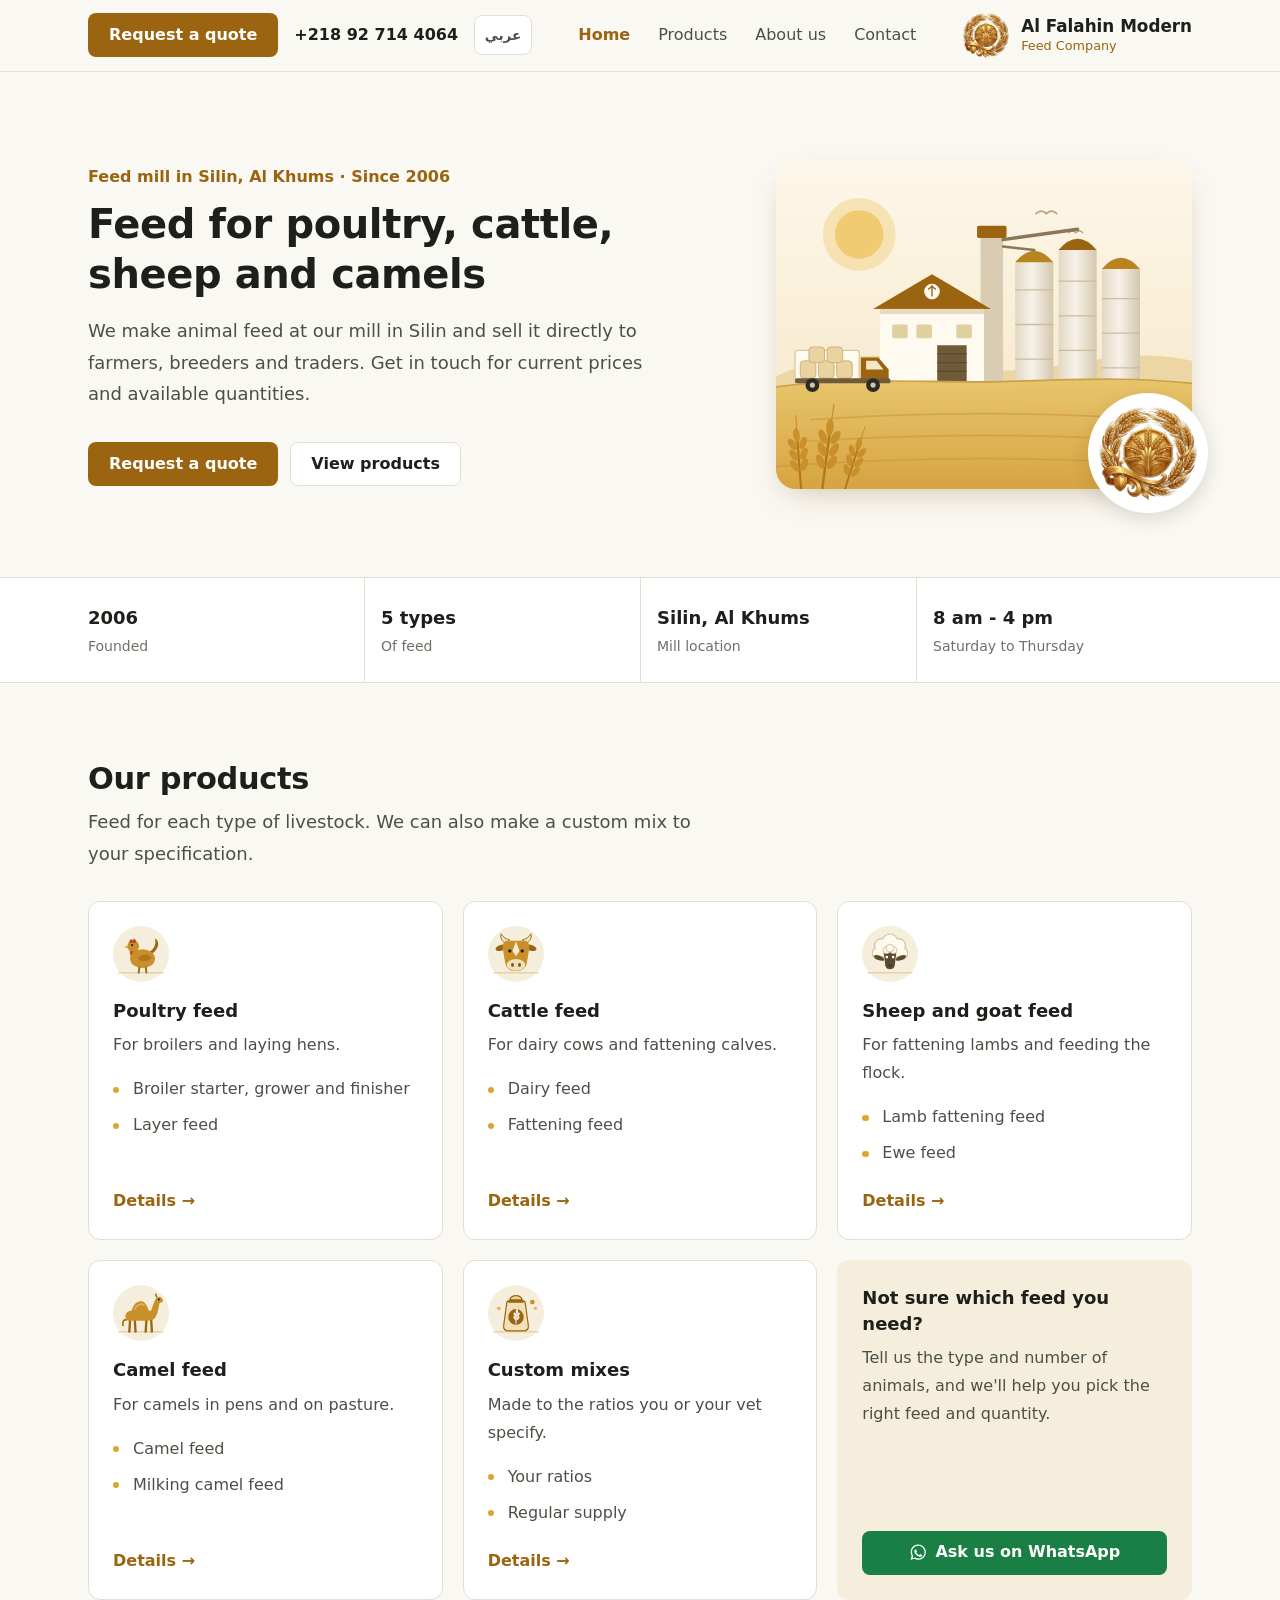
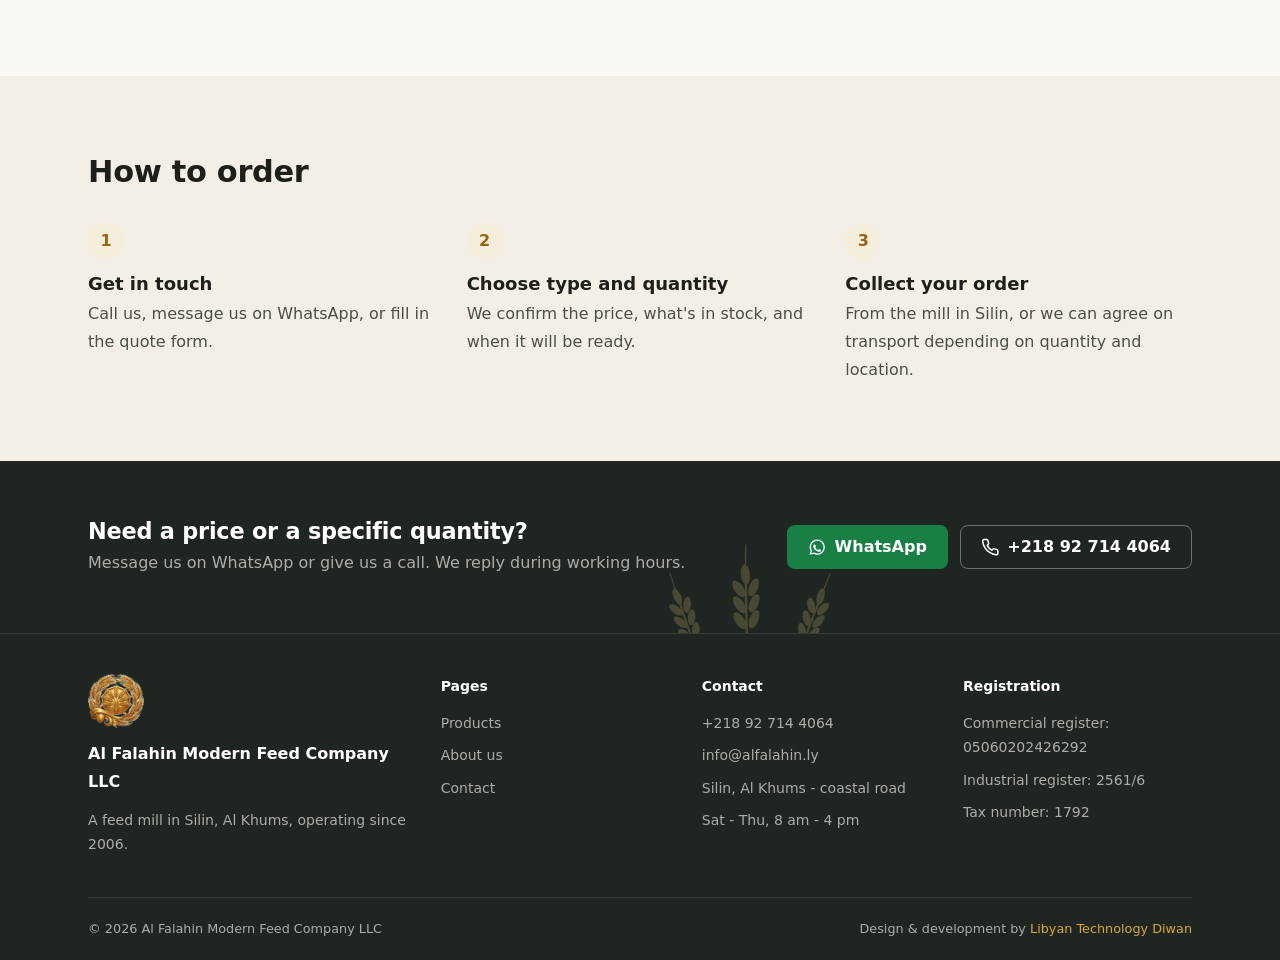
==== en/index.html @ f3422941 "إصلاح الشريط العلوي، الأيقونة، والنطاق + تجهيز السيو - تثبيت ترتيب أزرار الشريط العلوي (الشعار يمينً" ====
<!DOCTYPE html>
<html lang="en" dir="ltr">
<head>
  <meta charset="UTF-8">
  <meta name="viewport" content="width=device-width, initial-scale=1, viewport-fit=cover">
  <title>Al Falahin Modern Feed Company | Silin, Al Khums, Libya</title>
  <meta name="description" content="Feed mill in Silin, Al Khums, Libya, since 2006. Feed for poultry, cattle, sheep, goats and camels, plus custom mixes.">
  <meta name="theme-color" content="#faf8f3">
  <link rel="canonical" href="https://www.alfalahin.ly/en/">
  <link rel="alternate" hreflang="ar" href="https://www.alfalahin.ly/">
  <link rel="alternate" hreflang="en" href="https://www.alfalahin.ly/en/">
  <link rel="alternate" hreflang="x-default" href="https://www.alfalahin.ly/">
  <link rel="manifest" href="../site.webmanifest">
  <link rel="icon" href="../favicon.ico" sizes="any">
  <link rel="apple-touch-icon" href="../apple-touch-icon.png">
  <meta property="og:type" content="website">
  <meta property="og:locale" content="en_US">
  <meta property="og:url" content="https://www.alfalahin.ly/en/">
  <meta property="og:title" content="Al Falahin Modern Feed Company | Silin, Al Khums, Libya">
  <meta property="og:description" content="Feed mill in Silin, Al Khums, Libya, since 2006. Feed for poultry, cattle, sheep, goats and camels, plus custom mixes.">
  <meta property="og:image" content="https://www.alfalahin.ly/assets/img/icon-512.png">
  <link rel="stylesheet" href="../assets/css/base.css">
  <link rel="stylesheet" href="../assets/css/components.css">
  <script type="application/ld+json">
  {
    "@context": "https://schema.org",
    "@type": "LocalBusiness",
    "name": "شركة الفلاحين الحديثة لصناعة الأعلاف ذ.م.م",
    "alternateName": "Al Falahin Modern Feed Company",
    "image": "https://www.alfalahin.ly/assets/img/icon-512.png",
    "telephone": "+218927144064",
    "email": "info@alfalahin.ly",
    "url": "https://www.alfalahin.ly/en/",
    "foundingDate": "2006-11-29",
    "address": {
      "@type": "PostalAddress",
      "streetAddress": "Silin, coastal road",
      "addressLocality": "Al Khums",
      "addressCountry": "LY"
    },
    "geo": { "@type": "GeoCoordinates", "latitude": 32.638081, "longitude": 14.155843 },
    "openingHoursSpecification": {
      "@type": "OpeningHoursSpecification",
      "dayOfWeek": ["Saturday", "Sunday", "Monday", "Tuesday", "Wednesday", "Thursday"],
      "opens": "08:00",
      "closes": "16:00"
    }
  }
  </script>
</head>

<body>
  <a class="skip-link" href="#main">Skip to content</a>

  <header class="header">
    <div class="container header__inner">
      <a class="brand" href="index.html" aria-label="Al Falahin Modern Feed Company - home">
        <img class="brand__mark" src="../assets/img/logo-128.png" alt="" width="128" height="123">
        <span class="brand__text">
          <span class="brand__name">Al Falahin Modern</span>
          <span class="brand__sub">Feed Company</span>
        </span>
      </a>

      <nav class="nav" aria-label="Main menu">
        <ul class="nav__list">
          <li><a class="nav__link" href="index.html" aria-current="page">Home</a></li>
          <li><a class="nav__link" href="products.html">Products</a></li>
          <li><a class="nav__link" href="about.html">About us</a></li>
          <li><a class="nav__link" href="contact.html">Contact</a></li>
        </ul>
      </nav>

      <div class="header__actions">
        <a class="lang-link" href="../index.html" hreflang="ar" lang="ar" title="العربية">عربي</a>
        <a class="header__phone num" href="tel:+218927144064">+218 92 714 4064</a>
        <a class="btn btn--primary" href="contact.html">Request a quote</a>
        <a class="icon-btn" href="tel:+218927144064" aria-label="Call us"><svg viewBox="0 0 24 24" fill="none" stroke="currentColor" stroke-width="2" stroke-linecap="round" stroke-linejoin="round" aria-hidden="true"><path d="M22 16.92v3a2 2 0 0 1-2.18 2 19.79 19.79 0 0 1-8.63-3.07 19.5 19.5 0 0 1-6-6 19.79 19.79 0 0 1-3.07-8.67A2 2 0 0 1 4.11 2h3a2 2 0 0 1 2 1.72 12.84 12.84 0 0 0 .7 2.81 2 2 0 0 1-.45 2.11L8.09 9.91a16 16 0 0 0 6 6l1.27-1.27a2 2 0 0 1 2.11-.45 12.84 12.84 0 0 0 2.81.7A2 2 0 0 1 22 16.92z"/></svg></a>
        <a class="icon-btn icon-btn--wa" href="https://wa.me/218927144064" target="_blank" rel="noopener" aria-label="Message us on WhatsApp"><svg viewBox="0 0 24 24" fill="currentColor" aria-hidden="true"><path d="M12.04 2c-5.46 0-9.91 4.45-9.91 9.91 0 1.75.46 3.45 1.32 4.95L2.05 22l5.25-1.38c1.45.79 3.08 1.21 4.74 1.21 5.46 0 9.91-4.45 9.91-9.91 0-2.65-1.03-5.14-2.9-7.01A9.82 9.82 0 0 0 12.04 2zm.01 1.67c2.2 0 4.26.86 5.82 2.42a8.18 8.18 0 0 1 2.41 5.82c0 4.54-3.7 8.24-8.24 8.24-1.42 0-2.82-.37-4.06-1.07l-.29-.16-3.12.82.83-3.04-.19-.3a8.18 8.18 0 0 1-1.26-4.49c0-4.54 3.7-8.24 8.24-8.24zm4.52 11.66c-.25-.13-1.47-.72-1.7-.81-.23-.08-.39-.13-.56.13-.17.25-.64.81-.79.97-.14.17-.29.19-.54.06-.25-.13-1.06-.39-2.02-1.25-.75-.67-1.25-1.5-1.4-1.75-.14-.25-.02-.39.11-.51.11-.11.25-.29.38-.44.13-.14.17-.25.25-.42.08-.17.04-.31-.02-.44-.06-.13-.56-1.35-.77-1.85-.2-.49-.41-.42-.56-.43h-.48c-.17 0-.44.06-.67.31-.23.25-.88.86-.88 2.1s.9 2.44 1.03 2.61c.13.17 1.77 2.7 4.28 3.79.6.26 1.07.41 1.43.53.6.19 1.15.16 1.58.1.48-.07 1.47-.6 1.68-1.18.21-.58.21-1.07.15-1.18-.06-.1-.23-.16-.48-.28z"/></svg></a>
      </div>
    </div>
  </header>

  <main id="main">

    <section class="hero">
      <div class="container hero__inner">
        <div>
          <p class="hero__kicker">Feed mill in Silin, Al Khums · Since 2006</p>
          <h1>Feed for poultry, cattle, sheep and camels</h1>
          <p class="hero__desc">We make animal feed at our mill in Silin and sell it directly to farmers, breeders and traders. Get in touch for current prices and available quantities.</p>
          <div class="btn-group">
            <a class="btn btn--primary" href="contact.html">Request a quote</a>
            <a class="btn btn--outline" href="products.html">View products</a>
          </div>
        </div>
        <div class="hero__art">
          <img src="../assets/img/hero-mill.svg" alt="" width="480" height="380">
          <div class="hero__badge">
            <img src="../assets/img/logo-480.png" alt="Al Falahin Modern Feed Company logo" width="480" height="459">
          </div>
        </div>
      </div>
    </section>

    <section class="facts" aria-label="Key facts">
      <div class="container">
        <ul class="facts__list">
          <li class="facts__item"><div class="facts__value">2006</div><div class="facts__label">Founded</div></li>
          <li class="facts__item"><div class="facts__value">5 types</div><div class="facts__label">Of feed</div></li>
          <li class="facts__item"><div class="facts__value">Silin, Al Khums</div><div class="facts__label">Mill location</div></li>
          <li class="facts__item"><div class="facts__value">8 am - 4 pm</div><div class="facts__label">Saturday to Thursday</div></li>
        </ul>
      </div>
    </section>

    <section class="section">
      <div class="container">
        <div class="section-head">
          <h2>Our products</h2>
          <p>Feed for each type of livestock. We can also make a custom mix to your specification.</p>
        </div>
        <div class="cards">
          <article class="card">
            <img class="card__icon" src="../assets/img/icon-poultry.svg" alt="" width="72" height="72" loading="lazy">
            <h3>Poultry feed</h3>
            <p>For broilers and laying hens.</p>
            <ul class="ticks">
              <li>Broiler starter, grower and finisher</li>
              <li>Layer feed</li>
            </ul>
            <a class="link-arrow" href="products.html#poultry">Details →</a>
          </article>
          <article class="card">
            <img class="card__icon" src="../assets/img/icon-cattle.svg" alt="" width="72" height="72" loading="lazy">
            <h3>Cattle feed</h3>
            <p>For dairy cows and fattening calves.</p>
            <ul class="ticks">
              <li>Dairy feed</li>
              <li>Fattening feed</li>
            </ul>
            <a class="link-arrow" href="products.html#cattle">Details →</a>
          </article>
          <article class="card">
            <img class="card__icon" src="../assets/img/icon-sheep.svg" alt="" width="72" height="72" loading="lazy">
            <h3>Sheep and goat feed</h3>
            <p>For fattening lambs and feeding the flock.</p>
            <ul class="ticks">
              <li>Lamb fattening feed</li>
              <li>Ewe feed</li>
            </ul>
            <a class="link-arrow" href="products.html#sheep">Details →</a>
          </article>
          <article class="card">
            <img class="card__icon" src="../assets/img/icon-camel.svg" alt="" width="72" height="72" loading="lazy">
            <h3>Camel feed</h3>
            <p>For camels in pens and on pasture.</p>
            <ul class="ticks">
              <li>Camel feed</li>
              <li>Milking camel feed</li>
            </ul>
            <a class="link-arrow" href="products.html#camel">Details →</a>
          </article>
          <article class="card">
            <img class="card__icon" src="../assets/img/icon-custom.svg" alt="" width="72" height="72" loading="lazy">
            <h3>Custom mixes</h3>
            <p>Made to the ratios you or your vet specify.</p>
            <ul class="ticks">
              <li>Your ratios</li>
              <li>Regular supply</li>
            </ul>
            <a class="link-arrow" href="products.html#custom">Details →</a>
          </article>
          <article class="card" style="background: var(--gold-soft); border-color: transparent;">
            <h3>Not sure which feed you need?</h3>
            <p>Tell us the type and number of animals, and we'll help you pick the right feed and quantity.</p>
            <a class="btn btn--wa" style="margin-top: auto;" href="https://wa.me/218927144064?text=Hello%2C%20I%20need%20help%20choosing%20the%20right%20feed" target="_blank" rel="noopener"><svg viewBox="0 0 24 24" fill="currentColor" aria-hidden="true"><path d="M12.04 2c-5.46 0-9.91 4.45-9.91 9.91 0 1.75.46 3.45 1.32 4.95L2.05 22l5.25-1.38c1.45.79 3.08 1.21 4.74 1.21 5.46 0 9.91-4.45 9.91-9.91 0-2.65-1.03-5.14-2.9-7.01A9.82 9.82 0 0 0 12.04 2zm.01 1.67c2.2 0 4.26.86 5.82 2.42a8.18 8.18 0 0 1 2.41 5.82c0 4.54-3.7 8.24-8.24 8.24-1.42 0-2.82-.37-4.06-1.07l-.29-.16-3.12.82.83-3.04-.19-.3a8.18 8.18 0 0 1-1.26-4.49c0-4.54 3.7-8.24 8.24-8.24zm4.52 11.66c-.25-.13-1.47-.72-1.7-.81-.23-.08-.39-.13-.56.13-.17.25-.64.81-.79.97-.14.17-.29.19-.54.06-.25-.13-1.06-.39-2.02-1.25-.75-.67-1.25-1.5-1.4-1.75-.14-.25-.02-.39.11-.51.11-.11.25-.29.38-.44.13-.14.17-.25.25-.42.08-.17.04-.31-.02-.44-.06-.13-.56-1.35-.77-1.85-.2-.49-.41-.42-.56-.43h-.48c-.17 0-.44.06-.67.31-.23.25-.88.86-.88 2.1s.9 2.44 1.03 2.61c.13.17 1.77 2.7 4.28 3.79.6.26 1.07.41 1.43.53.6.19 1.15.16 1.58.1.48-.07 1.47-.6 1.68-1.18.21-.58.21-1.07.15-1.18-.06-.1-.23-.16-.48-.28z"/></svg><span>Ask us on WhatsApp</span></a>
          </article>
        </div>
      </div>
    </section>

    <section class="section section--sand">
      <div class="container">
        <div class="section-head">
          <h2>How to order</h2>
        </div>
        <ol class="steps">
          <li class="step">
            <h3>Get in touch</h3>
            <p>Call us, message us on WhatsApp, or fill in the quote form.</p>
          </li>
          <li class="step">
            <h3>Choose type and quantity</h3>
            <p>We confirm the price, what's in stock, and when it will be ready.</p>
          </li>
          <li class="step">
            <h3>Collect your order</h3>
            <p>From the mill in Silin, or we can agree on transport depending on quantity and location.</p>
          </li>
        </ol>
      </div>
    </section>

    <section class="cta">
      <div class="container cta__inner">
        <div>
          <h2>Need a price or a specific quantity?</h2>
          <p>Message us on WhatsApp or give us a call. We reply during working hours.</p>
        </div>
        <div class="btn-group">
          <a class="btn btn--wa" href="https://wa.me/218927144064" target="_blank" rel="noopener"><svg viewBox="0 0 24 24" fill="currentColor" aria-hidden="true"><path d="M12.04 2c-5.46 0-9.91 4.45-9.91 9.91 0 1.75.46 3.45 1.32 4.95L2.05 22l5.25-1.38c1.45.79 3.08 1.21 4.74 1.21 5.46 0 9.91-4.45 9.91-9.91 0-2.65-1.03-5.14-2.9-7.01A9.82 9.82 0 0 0 12.04 2zm.01 1.67c2.2 0 4.26.86 5.82 2.42a8.18 8.18 0 0 1 2.41 5.82c0 4.54-3.7 8.24-8.24 8.24-1.42 0-2.82-.37-4.06-1.07l-.29-.16-3.12.82.83-3.04-.19-.3a8.18 8.18 0 0 1-1.26-4.49c0-4.54 3.7-8.24 8.24-8.24zm4.52 11.66c-.25-.13-1.47-.72-1.7-.81-.23-.08-.39-.13-.56.13-.17.25-.64.81-.79.97-.14.17-.29.19-.54.06-.25-.13-1.06-.39-2.02-1.25-.75-.67-1.25-1.5-1.4-1.75-.14-.25-.02-.39.11-.51.11-.11.25-.29.38-.44.13-.14.17-.25.25-.42.08-.17.04-.31-.02-.44-.06-.13-.56-1.35-.77-1.85-.2-.49-.41-.42-.56-.43h-.48c-.17 0-.44.06-.67.31-.23.25-.88.86-.88 2.1s.9 2.44 1.03 2.61c.13.17 1.77 2.7 4.28 3.79.6.26 1.07.41 1.43.53.6.19 1.15.16 1.58.1.48-.07 1.47-.6 1.68-1.18.21-.58.21-1.07.15-1.18-.06-.1-.23-.16-.48-.28z"/></svg><span>WhatsApp</span></a>
          <a class="btn btn--on-dark" href="tel:+218927144064"><svg viewBox="0 0 24 24" fill="none" stroke="currentColor" stroke-width="2" stroke-linecap="round" stroke-linejoin="round" aria-hidden="true"><path d="M22 16.92v3a2 2 0 0 1-2.18 2 19.79 19.79 0 0 1-8.63-3.07 19.5 19.5 0 0 1-6-6 19.79 19.79 0 0 1-3.07-8.67A2 2 0 0 1 4.11 2h3a2 2 0 0 1 2 1.72 12.84 12.84 0 0 0 .7 2.81 2 2 0 0 1-.45 2.11L8.09 9.91a16 16 0 0 0 6 6l1.27-1.27a2 2 0 0 1 2.11-.45 12.84 12.84 0 0 0 2.81.7A2 2 0 0 1 22 16.92z"/></svg><span class="num">+218 92 714 4064</span></a>
        </div>
      </div>
    </section>
  </main>

  <footer class="footer">
    <div class="container">
      <div class="footer__grid">
        <div>
          <div class="footer__brand">
            <img src="../assets/img/logo-128.png" alt="" width="128" height="123" loading="lazy">
            <span class="footer__name">Al Falahin Modern Feed Company LLC</span>
          </div>
          <p>A feed mill in Silin, Al Khums, operating since 2006.</p>
        </div>

        <div>
          <div class="footer__title">Pages</div>
          <div class="footer__links">
            <a href="products.html">Products</a>
            <a href="about.html">About us</a>
            <a href="contact.html">Contact</a>
          </div>
        </div>

        <div>
          <div class="footer__title">Contact</div>
          <div class="footer__links">
            <a class="num" href="tel:+218927144064">+218 92 714 4064</a>
            <a href="mailto:info@alfalahin.ly">info@alfalahin.ly</a>
            <a href="https://maps.app.goo.gl/Mk593WjEitY1s3hG9" target="_blank" rel="noopener">Silin, Al Khums - coastal road</a>
            <span>Sat - Thu, 8 am - 4 pm</span>
          </div>
        </div>

        <div>
          <div class="footer__title">Registration</div>
          <div class="footer__links">
            <span>Commercial register: <span class="num">05060202426292</span></span>
            <span>Industrial register: <span class="num">2561/6</span></span>
            <span>Tax number: <span class="num">1792</span></span>
          </div>
        </div>
      </div>

      <div class="footer__bottom">
        <p>© 2026 Al Falahin Modern Feed Company LLC</p>
        <p>Design &amp; development by <a href="https://yosef.ly" target="_blank" rel="noopener">Libyan Technology Diwan</a></p>
      </div>
    </div>
  </footer>

  <nav class="tabbar" aria-label="Mobile navigation">
    <div class="tabbar__inner">
      <a class="tab" href="index.html" aria-current="page">
        <svg viewBox="0 0 24 24" fill="none" stroke="currentColor" stroke-linecap="round" stroke-linejoin="round" aria-hidden="true"><path d="M3 10.5 12 3l9 7.5"/><path d="M5.5 9.5V20a1 1 0 0 0 1 1H10v-6h4v6h3.5a1 1 0 0 0 1-1V9.5"/></svg>
        <span>Home</span>
      </a>
      <a class="tab" href="products.html">
        <svg viewBox="0 0 24 24" fill="none" stroke="currentColor" stroke-linecap="round" stroke-linejoin="round" aria-hidden="true"><path d="M21 16V8a2 2 0 0 0-1-1.73l-7-4a2 2 0 0 0-2 0l-7 4A2 2 0 0 0 3 8v8a2 2 0 0 0 1 1.73l7 4a2 2 0 0 0 2 0l7-4A2 2 0 0 0 21 16z"/><path d="M3.27 6.96 12 12.01l8.73-5.05M12 22.08V12"/></svg>
        <span>Products</span>
      </a>
      <a class="tab" href="about.html">
        <svg viewBox="0 0 24 24" fill="none" stroke="currentColor" stroke-linecap="round" stroke-linejoin="round" aria-hidden="true"><circle cx="12" cy="12" r="10"/><path d="M12 16v-4M12 8h.01"/></svg>
        <span>About</span>
      </a>
      <a class="tab" href="contact.html">
        <svg viewBox="0 0 24 24" fill="none" stroke="currentColor" stroke-linecap="round" stroke-linejoin="round" aria-hidden="true"><path d="M21 12a8.5 8.5 0 0 1-12.3 7.6L3.5 21l1.4-5A8.5 8.5 0 1 1 21 12z"/></svg>
        <span>Contact</span>
      </a>
    </div>
  </nav>

</body>
</html>
---- assets/css/base.css ----
@charset "UTF-8";
@import url("fonts.css");

/* ==========================================================================
   شركة الفلاحين الحديثة لصناعة الأعلاف — الأساسيات
   ========================================================================== */

:root {
  color-scheme: light;

  /* الألوان: ذهبي القمح من الشعار + فحمي دافئ للنص */
  --gold: #9a6410;          /* الأزرار والروابط (تباين كافٍ مع الأبيض) */
  --gold-hover: #7f520c;
  --gold-bright: #d9a632;   /* على الخلفيات الداكنة فقط */
  --gold-soft: #f6eedc;

  --ink: #1c1f1a;
  --ink-soft: #4b5047;
  --ink-muted: #6d7168;

  --bg: #faf8f3;
  --surface: #ffffff;
  --sand: #f3efe6;
  --line: #e4dfd3;

  --dark: #1f2621;
  --on-dark: #e9e6de;
  --on-dark-soft: rgba(233, 230, 222, 0.7);
  --line-dark: rgba(255, 255, 255, 0.1);

  --wa: #1a7f45;
  --wa-hover: #146838;

  /* الخطوط: GE SS Two للعناوين (نفس خط ورق المراسلات) و IBM Plex للنص */
  --font-head: "GE SS Two", "IBM Plex Sans Arabic", system-ui, sans-serif;
  --font-body: "IBM Plex Sans Arabic", system-ui, -apple-system, "Segoe UI", sans-serif;

  --sp-1: 0.25rem;
  --sp-2: 0.5rem;
  --sp-3: 0.75rem;
  --sp-4: 1rem;
  --sp-5: 1.25rem;
  --sp-6: 1.5rem;
  --sp-8: 2rem;
  --sp-10: 2.5rem;
  --sp-12: 3rem;

  --step--1: 0.875rem;
  --step-0: 1rem;
  --step-1: 1.125rem;
  --step-2: clamp(1.25rem, 1.15rem + 0.4vw, 1.4rem);
  --step-3: clamp(1.5rem, 1.3rem + 0.9vw, 1.9rem);
  --step-4: clamp(1.75rem, 1.4rem + 1.6vw, 2.5rem);

  --container-max: 72rem;
  --header-h: 4.5rem;
  --tabbar-h: 4rem;
  --radius: 0.5rem;
  --radius-lg: 0.75rem;

  --shadow: 0 1px 2px rgba(28, 31, 26, 0.06), 0 2px 8px rgba(28, 31, 26, 0.04);
}

*, *::before, *::after {
  box-sizing: border-box;
  margin: 0;
  padding: 0;
}

html {
  -webkit-text-size-adjust: 100%;
  scroll-behavior: smooth;
  scroll-padding-top: calc(var(--header-h) + 1rem);
}

body {
  font-family: var(--font-body);
  font-size: var(--step-0);
  line-height: 1.75;
  color: var(--ink);
  background: var(--bg);
  -webkit-font-smoothing: antialiased;
  overflow-x: hidden;
}

img, svg {
  display: block;
  max-width: 100%;
  height: auto;
}

input, button, textarea, select {
  font: inherit;
  color: inherit;
}

button {
  background: none;
  border: 0;
  cursor: pointer;
}

a {
  color: inherit;
  text-decoration: none;
}

ul, ol {
  list-style: none;
}

h1, h2, h3, h4 {
  font-family: var(--font-head);
  font-weight: 700;
  line-height: 1.4;
  color: var(--ink);
}

h1 { font-size: var(--step-4); }
h2 { font-size: var(--step-3); }
h3 { font-size: var(--step-1); }

p {
  color: var(--ink-soft);
}

/* النسخة الإنجليزية: IBM Plex بدل GE SS Two لأن حروفه اللاتينية أوضح */
html[lang="en"] {
  --font-head: var(--font-body);
}

html[lang="en"] h1,
html[lang="en"] h2 {
  line-height: 1.25;
  letter-spacing: -0.01em;
}

:focus-visible {
  outline: 2px solid var(--gold);
  outline-offset: 2px;
}

.container {
  width: 100%;
  max-width: var(--container-max);
  margin-inline: auto;
  padding-inline: var(--sp-6);
}

.container--narrow {
  max-width: 48rem;
}

.skip-link {
  position: absolute;
  top: -10rem;
  right: var(--sp-4);
  z-index: 999;
  background: var(--ink);
  color: #fff;
  padding: var(--sp-2) var(--sp-4);
  border-radius: var(--radius);
}

.skip-link:focus {
  top: var(--sp-4);
}

/* ------------------------------------------------------------ الأقسام */
.section {
  padding-block: clamp(3rem, 6vw, 5rem);
}

.section--sand {
  background: var(--sand);
}

.section-head {
  max-width: 40rem;
  margin-bottom: var(--sp-8);
}

.section-head p {
  margin-top: var(--sp-2);
  font-size: var(--step-1);
}

@media (max-width: 640px) {
  .container {
    padding-inline: var(--sp-4);
  }
}
---- assets/css/components.css ----
@charset "UTF-8";

/* ==========================================================================
   شركة الفلاحين الحديثة لصناعة الأعلاف — المكونات
   ========================================================================== */

/* ------------------------------------------------------------- الترويسة */
.header {
  position: sticky;
  top: 0;
  z-index: 50;
  height: var(--header-h);
  display: flex;
  align-items: center;
  background: rgba(250, 248, 243, 0.96);
  border-bottom: 1px solid var(--line);
}

.header__inner {
  display: flex;
  align-items: center;
  justify-content: space-between;
  gap: var(--sp-6);
}

/* يبقى ترتيب الشريط العلوي ثابتاً (الشعار يمينًا) في العربية والإنجليزية معاً، دون انعكاس */
html[dir="ltr"] .header__inner {
  flex-direction: row-reverse;
}

html[dir="ltr"] .header__actions {
  flex-direction: row-reverse;
}

.brand {
  display: inline-flex;
  align-items: center;
  gap: var(--sp-3);
  flex-shrink: 0;
}

.brand__mark {
  width: 2.9rem;
  height: auto;
}

.brand__text {
  display: flex;
  flex-direction: column;
  font-family: var(--font-head);
  line-height: 1.3;
}

.brand__name {
  font-size: 1.05rem;
  font-weight: 700;
  color: var(--ink);
}

.brand__sub {
  font-size: 0.8rem;
  font-weight: 500;
  color: var(--gold);
}

.nav__list {
  display: flex;
  align-items: center;
  gap: var(--sp-1);
}

.nav__link {
  display: block;
  padding: var(--sp-2) var(--sp-3);
  font-weight: 500;
  color: var(--ink-soft);
  border-radius: var(--radius);
}

.nav__link:hover {
  color: var(--ink);
  background: var(--sand);
}

.nav__link[aria-current="page"] {
  color: var(--gold);
  font-weight: 600;
}

.header__actions {
  display: flex;
  align-items: center;
  gap: var(--sp-4);
}

.lang-link {
  display: inline-flex;
  align-items: center;
  justify-content: center;
  min-width: 2.5rem;
  height: 2.5rem;
  padding-inline: 0.6rem;
  border: 1px solid var(--line);
  border-radius: var(--radius);
  background: var(--surface);
  font-family: var(--font-body);
  font-size: 0.85rem;
  font-weight: 600;
  color: var(--ink-soft);
}

.lang-link:hover {
  color: var(--gold);
  border-color: var(--gold);
}

.header__phone {
  font-weight: 600;
  color: var(--ink);
  white-space: nowrap;
}

.header__phone:hover {
  color: var(--gold);
}

.icon-btn {
  display: none;
  width: 2.5rem;
  height: 2.5rem;
  align-items: center;
  justify-content: center;
  border-radius: var(--radius);
  border: 1px solid var(--line);
  background: var(--surface);
  color: var(--ink);
}

.icon-btn svg {
  width: 1.2rem;
  height: 1.2rem;
}

.icon-btn--wa {
  color: var(--wa);
}

/* --------------------------------------------------------------- الأزرار */
.btn {
  display: inline-flex;
  align-items: center;
  justify-content: center;
  gap: var(--sp-2);
  min-height: 2.75rem;
  padding: 0.6rem 1.25rem;
  font-weight: 600;
  line-height: 1.3;
  border: 1px solid transparent;
  border-radius: var(--radius);
  cursor: pointer;
  white-space: nowrap;
  transition: background-color 0.15s, border-color 0.15s, color 0.15s;
}

.btn svg {
  width: 1.15rem;
  height: 1.15rem;
  flex-shrink: 0;
}

.btn--primary {
  background: var(--gold);
  color: #fff;
}

.btn--primary:hover {
  background: var(--gold-hover);
}

.btn--outline {
  background: var(--surface);
  color: var(--ink);
  border-color: var(--line);
}

.btn--outline:hover {
  border-color: var(--ink-muted);
}

.btn--wa {
  background: var(--wa);
  color: #fff;
}

.btn--wa:hover {
  background: var(--wa-hover);
}

.btn--on-dark {
  background: transparent;
  color: #fff;
  border-color: rgba(255, 255, 255, 0.35);
}

.btn--on-dark:hover {
  border-color: #fff;
}

.btn--block {
  width: 100%;
}

.btn-group {
  display: flex;
  flex-wrap: wrap;
  gap: var(--sp-3);
}

.link-arrow {
  font-weight: 600;
  color: var(--gold);
}

.link-arrow:hover {
  color: var(--gold-hover);
  text-decoration: underline;
}

/* ------------------------------------------------------ الواجهة الرئيسية */
.hero {
  padding-block: clamp(3rem, 7vw, 5.5rem);
  border-bottom: 1px solid var(--line);
}

.hero__inner {
  display: grid;
  grid-template-columns: 1.2fr 0.8fr;
  align-items: center;
  gap: clamp(2rem, 5vw, 4rem);
}

.hero__kicker {
  font-weight: 600;
  color: var(--gold);
  margin-bottom: var(--sp-2);
}

.hero h1 {
  margin-bottom: var(--sp-4);
}

.hero__desc {
  font-size: var(--step-1);
  max-width: 36rem;
  margin-bottom: var(--sp-8);
}

.hero__art {
  position: relative;
}

.hero__art > img {
  width: 100%;
  border-radius: 1.25rem;
  box-shadow: 0 12px 32px -12px rgba(122, 82, 12, 0.35);
}

.hero__badge {
  position: absolute;
  inset-inline-end: -1rem;
  bottom: -1.5rem;
  width: 7.5rem;
  height: 7.5rem;
  padding: 0.7rem;
  border-radius: 50%;
  background: var(--surface);
  box-shadow: 0 6px 20px rgba(28, 31, 26, 0.12);
}

.hero__badge img {
  width: 100%;
  height: 100%;
  object-fit: contain;
}

/* --------------------------------------------------------- شريط الحقائق */
.facts {
  background: var(--surface);
  border-bottom: 1px solid var(--line);
}

.facts__list {
  display: grid;
  grid-template-columns: repeat(4, 1fr);
}

.facts__item {
  padding: var(--sp-6) var(--sp-4);
  border-inline-start: 1px solid var(--line);
}

.facts__item:first-child {
  border-inline-start: 0;
  padding-inline-start: 0;
}

.facts__value {
  font-weight: 700;
  font-size: var(--step-1);
  color: var(--ink);
}

.facts__label {
  font-size: var(--step--1);
  color: var(--ink-muted);
}

/* ------------------------------------------------------- بطاقات المنتجات */
.cards {
  display: grid;
  grid-template-columns: repeat(3, 1fr);
  gap: var(--sp-5);
}

.card {
  display: flex;
  flex-direction: column;
  background: var(--surface);
  border: 1px solid var(--line);
  border-radius: var(--radius-lg);
  padding: var(--sp-6);
}

.card__icon {
  width: 3.5rem;
  height: 3.5rem;
  margin-bottom: var(--sp-4);
}

.card h3 {
  margin-bottom: var(--sp-2);
}

.card p {
  margin-bottom: var(--sp-4);
}

.card .link-arrow {
  margin-top: auto;
}

.ticks {
  display: flex;
  flex-direction: column;
  gap: var(--sp-2);
  margin-bottom: var(--sp-5);
}

.ticks li {
  position: relative;
  padding-inline-start: var(--sp-5);
  color: var(--ink-soft);
}

.ticks li::before {
  content: "";
  position: absolute;
  inset-inline-start: 0;
  top: 0.7em;
  width: 0.4rem;
  height: 0.4rem;
  border-radius: 50%;
  background: var(--gold-bright);
}

.ticks strong {
  color: var(--ink);
  font-weight: 600;
}

/* --------------------------------------------------------- خطوات الطلب */
.steps {
  display: grid;
  grid-template-columns: repeat(3, 1fr);
  gap: var(--sp-8);
  counter-reset: step;
}

.step {
  counter-increment: step;
}

.step::before {
  content: counter(step);
  display: flex;
  align-items: center;
  justify-content: center;
  width: 2.25rem;
  height: 2.25rem;
  margin-bottom: var(--sp-3);
  border-radius: 50%;
  background: var(--gold-soft);
  color: var(--gold);
  font-weight: 700;
}

.step h3 {
  margin-bottom: var(--sp-1);
}

/* ------------------------------------------------------ ترويسة الصفحات */
.page-head {
  padding-block: clamp(2.5rem, 5vw, 3.5rem);
  border-bottom: 1px solid var(--line);
  background: url("../img/deco-wheat.svg") no-repeat left 6% bottom -1.5rem / 11rem auto;
}

[dir="ltr"] .page-head {
  background-position: right 6% bottom -1.5rem;
}

.page-head p {
  margin-top: var(--sp-2);
  font-size: var(--step-1);
  max-width: 40rem;
}

/* ------------------------------------------------- تفاصيل المنتجات */
.product {
  display: grid;
  grid-template-columns: 16rem 1fr;
  gap: clamp(1.5rem, 4vw, 3rem);
  padding-block: clamp(2.5rem, 5vw, 3.5rem);
  border-bottom: 1px solid var(--line);
}

.product:last-child {
  border-bottom: 0;
}

.product__icon {
  width: 4.5rem;
  height: 4.5rem;
  margin-bottom: var(--sp-3);
}

.product__aside h2 {
  font-size: var(--step-2);
}

.product__aside p {
  font-size: var(--step--1);
  color: var(--ink-muted);
  margin-top: var(--sp-1);
}

.product__body > p {
  margin-bottom: var(--sp-4);
}

/* -------------------------------------------------------------- الجدول */
.info-table {
  width: 100%;
  border-collapse: collapse;
  background: var(--surface);
  border: 1px solid var(--line);
  border-radius: var(--radius-lg);
  overflow: hidden;
}

.info-table th,
.info-table td {
  padding: var(--sp-3) var(--sp-5);
  text-align: start;
  border-bottom: 1px solid var(--line);
  vertical-align: top;
}

.info-table tr:last-child th,
.info-table tr:last-child td {
  border-bottom: 0;
}

.info-table th {
  width: 38%;
  font-weight: 500;
  color: var(--ink-muted);
  background: var(--sand);
}

.num {
  direction: ltr;
  unicode-bidi: isolate;
  font-family: var(--font-body);
}

[dir="rtl"] .num {
  text-align: right;
}

/* ------------------------------------------------------------ نص حر */
.prose p + p {
  margin-top: var(--sp-4);
}

.two-col {
  display: grid;
  grid-template-columns: 1.3fr 1fr;
  gap: clamp(2rem, 5vw, 4rem);
  align-items: start;
}

/* ------------------------------------------------------------ التواصل */
.contact-list {
  display: flex;
  flex-direction: column;
  background: var(--surface);
  border: 1px solid var(--line);
  border-radius: var(--radius-lg);
}

.contact-item {
  display: flex;
  gap: var(--sp-4);
  align-items: flex-start;
  padding: var(--sp-4) var(--sp-5);
  border-bottom: 1px solid var(--line);
}

.contact-item:last-child {
  border-bottom: 0;
}

.contact-item svg {
  width: 1.25rem;
  height: 1.25rem;
  margin-top: 0.3rem;
  flex-shrink: 0;
  color: var(--gold);
}

.contact-item__label {
  font-size: var(--step--1);
  color: var(--ink-muted);
}

.contact-item__value {
  font-weight: 600;
  color: var(--ink);
}

a.contact-item__value:hover {
  color: var(--gold);
}

.map {
  margin-top: var(--sp-8);
  border: 1px solid var(--line);
  border-radius: var(--radius-lg);
  overflow: hidden;
  background: var(--surface);
}

.map iframe {
  display: block;
  width: 100%;
  height: 22rem;
  border: 0;
}

.map__bar {
  display: flex;
  align-items: center;
  justify-content: space-between;
  gap: var(--sp-4);
  flex-wrap: wrap;
  padding: var(--sp-3) var(--sp-5);
  border-top: 1px solid var(--line);
  font-size: var(--step--1);
}

/* ------------------------------------------------------------ النموذج */
.form-box {
  background: var(--surface);
  border: 1px solid var(--line);
  border-radius: var(--radius-lg);
  padding: clamp(1.25rem, 3vw, 2rem);
}

.form-box h2 {
  font-size: var(--step-2);
}

.form-box > p {
  margin: var(--sp-1) 0 var(--sp-5);
  font-size: var(--step--1);
}

.form-row {
  display: grid;
  grid-template-columns: 1fr 1fr;
  gap: var(--sp-4);
}

.form-group {
  display: flex;
  flex-direction: column;
  gap: var(--sp-1);
  margin-bottom: var(--sp-4);
}

.form-group label {
  font-size: var(--step--1);
  font-weight: 600;
  color: var(--ink);
}

.form-group .optional {
  font-weight: 400;
  color: var(--ink-muted);
}

.form-input,
.form-select,
.form-textarea {
  width: 100%;
  min-height: 2.75rem;
  padding: 0.55rem 0.85rem;
  border: 1px solid #d3cdbf;
  border-radius: var(--radius);
  background: #fff;
  font-size: 1rem; /* يمنع التكبير التلقائي في iOS */
}

.form-textarea {
  resize: vertical;
}

.form-input:focus,
.form-select:focus,
.form-textarea:focus {
  outline: none;
  border-color: var(--gold);
  box-shadow: 0 0 0 3px rgba(154, 100, 16, 0.15);
}

.form-note {
  margin-top: var(--sp-3);
  font-size: var(--step--1);
  color: var(--ink-muted);
  text-align: center;
}

/* ---------------------------------------------------------- الأسئلة */
.faq {
  border-top: 1px solid var(--line);
}

.faq details {
  border-bottom: 1px solid var(--line);
}

.faq summary {
  display: flex;
  justify-content: space-between;
  align-items: center;
  gap: var(--sp-4);
  padding-block: var(--sp-4);
  font-weight: 600;
  cursor: pointer;
  list-style: none;
}

.faq summary::-webkit-details-marker {
  display: none;
}

.faq summary::after {
  content: "+";
  font-size: 1.35rem;
  line-height: 1;
  color: var(--gold);
}

.faq details[open] summary::after {
  content: "−";
}

.faq details p {
  padding-bottom: var(--sp-4);
}

/* ------------------------------------------------------ شريط الدعوة */
.cta {
  position: relative;
  overflow: hidden;
  background: var(--dark);
  color: var(--on-dark);
  padding-block: clamp(2.5rem, 5vw, 3.5rem);
}

.cta::before {
  content: "";
  position: absolute;
  inset-inline-start: 40%;
  bottom: -2.5rem;
  width: 13rem;
  height: 12rem;
  background: url("../img/deco-wheat.svg") no-repeat center / contain;
  opacity: 0.22;
  pointer-events: none;
}

.cta__inner {
  position: relative;
}

[dir="ltr"] .cta::before {
  inset-inline-start: auto;
  inset-inline-end: 33%;
}

.cta__inner {
  display: flex;
  align-items: center;
  justify-content: space-between;
  gap: var(--sp-6);
  flex-wrap: wrap;
}

.cta h2 {
  color: #fff;
  font-size: var(--step-2);
}

.cta p {
  color: var(--on-dark-soft);
  margin-top: var(--sp-1);
}

/* ------------------------------------------------------------- التذييل */
.footer {
  background: var(--dark);
  color: var(--on-dark-soft);
  font-size: var(--step--1);
  border-top: 1px solid var(--line-dark);
}

.cta + .footer {
  border-top-color: var(--line-dark);
}

.footer__grid {
  display: grid;
  grid-template-columns: 1.4fr 1fr 1fr 1fr;
  gap: var(--sp-8);
  padding-block: var(--sp-10);
}

.footer__brand {
  display: flex;
  flex-direction: column;
  align-items: flex-start;
  gap: var(--sp-3);
  margin-bottom: var(--sp-3);
}

.footer__brand img {
  width: 3.5rem;
}

.footer__name {
  font-family: var(--font-head);
  font-weight: 700;
  font-size: var(--step-0);
  color: #fff;
}

.footer__title {
  font-family: var(--font-head);
  font-weight: 700;
  color: #fff;
  margin-bottom: var(--sp-3);
}

.footer__links {
  display: flex;
  flex-direction: column;
  gap: var(--sp-2);
}

.footer p {
  color: var(--on-dark-soft);
}

.footer a:hover {
  color: var(--gold-bright);
}

.footer__bottom {
  display: flex;
  justify-content: space-between;
  gap: var(--sp-4);
  flex-wrap: wrap;
  padding-block: var(--sp-5);
  border-top: 1px solid var(--line-dark);
  font-size: 0.8rem;
}

.footer__bottom a {
  color: var(--gold-bright);
}

/* ------------------------------------------------- شريط الهاتف السفلي */
.tabbar {
  display: none;
  position: fixed;
  inset-inline: 0;
  bottom: 0;
  z-index: 60;
  background: var(--surface);
  border-top: 1px solid var(--line);
  padding-bottom: env(safe-area-inset-bottom, 0px);
}

.tabbar__inner {
  display: grid;
  grid-template-columns: repeat(4, 1fr);
  height: var(--tabbar-h);
}

.tab {
  display: flex;
  flex-direction: column;
  align-items: center;
  justify-content: center;
  gap: 0.2rem;
  font-size: 0.75rem;
  font-weight: 500;
  color: var(--ink-muted);
  -webkit-tap-highlight-color: transparent;
}

.tab svg {
  width: 1.4rem;
  height: 1.4rem;
  stroke-width: 1.8;
}

.tab[aria-current="page"] {
  color: var(--gold);
  font-weight: 600;
}

/* ----------------------------------------------------------- الاستجابة */
@media (max-width: 1000px) {
  .hero__inner,
  .two-col {
    grid-template-columns: 1fr;
  }
  .hero__art {
    max-width: 34rem;
    margin-top: var(--sp-2);
  }
  .cards {
    grid-template-columns: repeat(2, 1fr);
  }
  .facts__list {
    grid-template-columns: repeat(2, 1fr);
  }
  .facts__item:nth-child(odd) {
    border-inline-start: 0;
    padding-inline-start: 0;
  }
  .facts__item:nth-child(n + 3) {
    border-top: 1px solid var(--line);
  }
  .footer__grid {
    grid-template-columns: 1fr 1fr;
  }
}

@media (max-width: 860px) {
  :root {
    --header-h: 3.75rem;
  }
  .nav,
  .header__phone,
  .header__actions .btn {
    display: none;
  }
  .icon-btn {
    display: inline-flex;
  }
  .brand__mark {
    width: 2.5rem;
  }
  .page-head {
    background-size: 7rem auto;
    background-position: left -1rem bottom -1rem;
  }
  [dir="ltr"] .page-head {
    background-position: right -1rem bottom -1rem;
  }
  .cta::before {
    display: none;
  }
  .hero__badge {
    width: 5.5rem;
    height: 5.5rem;
    inset-inline-end: 0.75rem;
    bottom: -1.25rem;
  }
  .brand__name {
    font-size: 0.95rem;
  }
  .brand__sub {
    font-size: 0.75rem;
  }
  .tabbar {
    display: block;
  }
  body {
    padding-bottom: calc(var(--tabbar-h) + env(safe-area-inset-bottom, 0px));
  }
  .header__actions {
    gap: var(--sp-2);
  }
  .product {
    grid-template-columns: 1fr;
    gap: var(--sp-3);
  }
  .steps {
    grid-template-columns: 1fr;
    gap: var(--sp-5);
  }
}

@media (max-width: 640px) {
  .cards,
  .form-row,
  .footer__grid {
    grid-template-columns: 1fr;
  }
  .footer__grid {
    gap: var(--sp-6);
  }
  .hero .btn-group .btn,
  .cta .btn-group,
  .cta .btn-group .btn {
    width: 100%;
  }
  .info-table th,
  .info-table td {
    display: block;
    width: 100%;
    padding: var(--sp-2) var(--sp-4);
  }
  .info-table th {
    border-bottom: 0;
    padding-bottom: 0;
    background: none;
  }
  .map iframe {
    height: 16rem;
  }
}
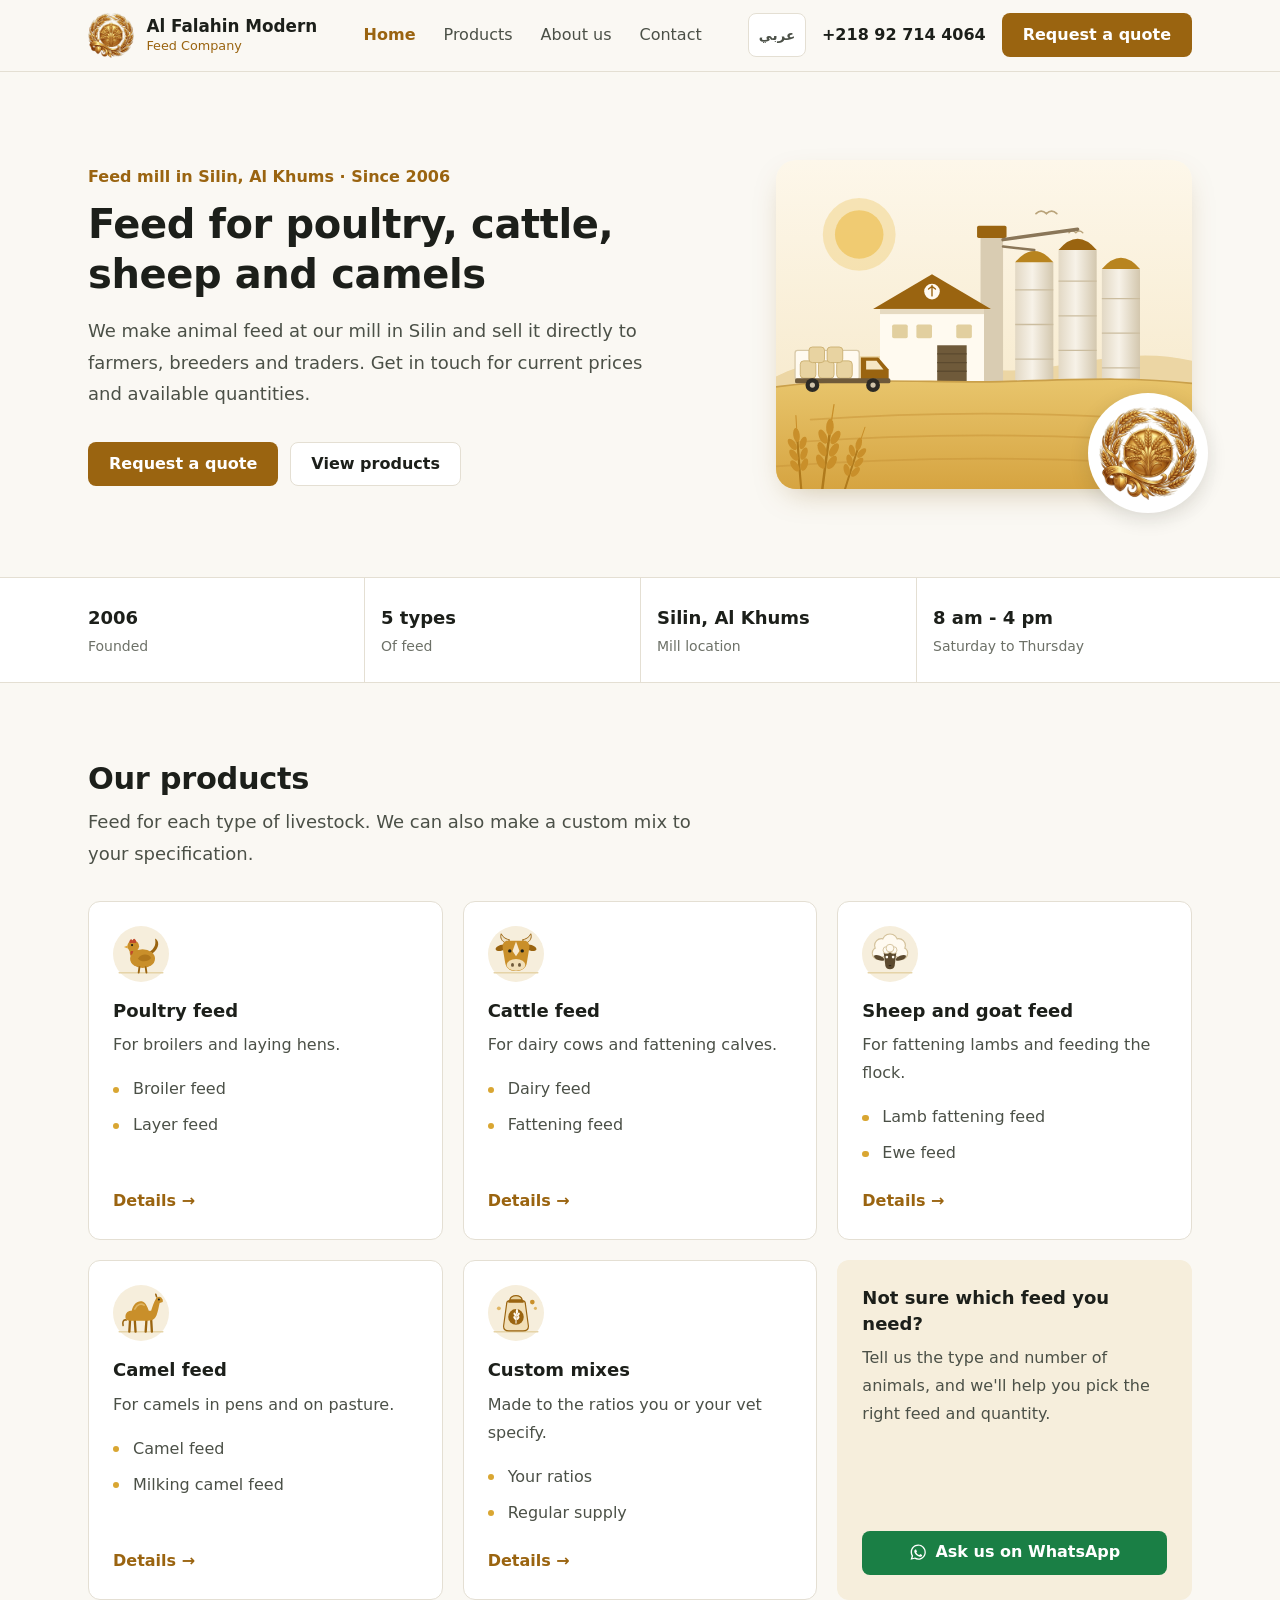
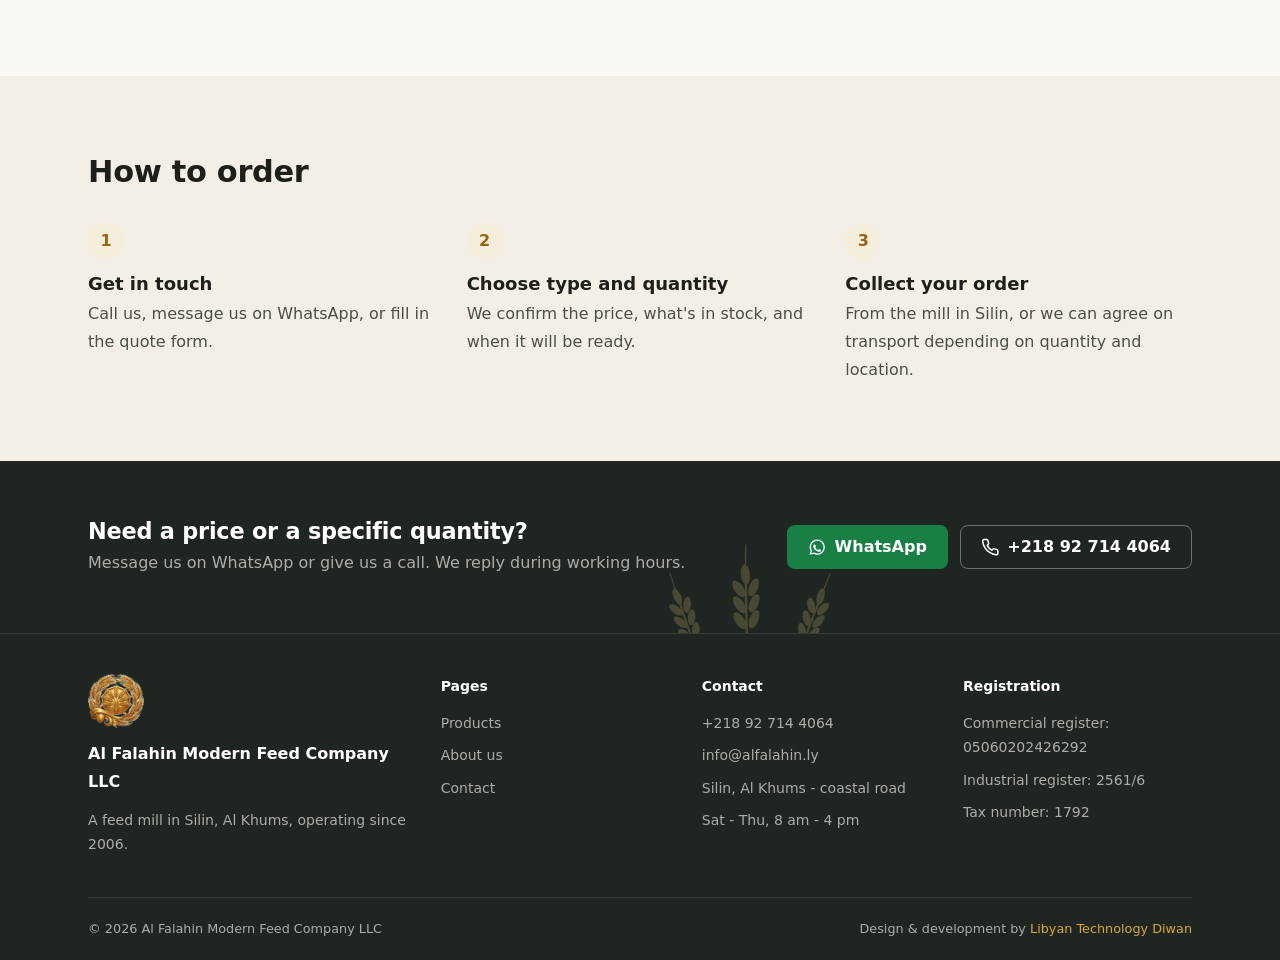
==== commit 9cfe7a71: "تجربة أفضل لتبديل اللغة + تبسيط مصطلحات أعلاف الدواجن - إرجاع الانعكاس الطبيعي للشريط العلوي بين الع" ====
--- a/en/index.html
+++ b/en/index.html
@@ -72,7 +72,7 @@
       </nav>
 
       <div class="header__actions">
-        <a class="lang-link" href="../index.html" hreflang="ar" lang="ar" title="العربية">عربي</a>
+        <a class="lang-link" href="../index.html" hreflang="ar" lang="ar" title="العربية" aria-label="Switch to Arabic">عربي</a>
         <a class="header__phone num" href="tel:+218927144064">+218 92 714 4064</a>
         <a class="btn btn--primary" href="contact.html">Request a quote</a>
         <a class="icon-btn" href="tel:+218927144064" aria-label="Call us"><svg viewBox="0 0 24 24" fill="none" stroke="currentColor" stroke-width="2" stroke-linecap="round" stroke-linejoin="round" aria-hidden="true"><path d="M22 16.92v3a2 2 0 0 1-2.18 2 19.79 19.79 0 0 1-8.63-3.07 19.5 19.5 0 0 1-6-6 19.79 19.79 0 0 1-3.07-8.67A2 2 0 0 1 4.11 2h3a2 2 0 0 1 2 1.72 12.84 12.84 0 0 0 .7 2.81 2 2 0 0 1-.45 2.11L8.09 9.91a16 16 0 0 0 6 6l1.27-1.27a2 2 0 0 1 2.11-.45 12.84 12.84 0 0 0 2.81.7A2 2 0 0 1 22 16.92z"/></svg></a>
@@ -126,7 +126,7 @@
             <h3>Poultry feed</h3>
             <p>For broilers and laying hens.</p>
             <ul class="ticks">
-              <li>Broiler starter, grower and finisher</li>
+              <li>Broiler feed</li>
               <li>Layer feed</li>
             </ul>
             <a class="link-arrow" href="products.html#poultry">Details →</a>
--- a/assets/css/components.css
+++ b/assets/css/components.css
@@ -23,14 +23,6 @@
   gap: var(--sp-6);
 }
 
-/* يبقى ترتيب الشريط العلوي ثابتاً (الشعار يمينًا) في العربية والإنجليزية معاً، دون انعكاس */
-html[dir="ltr"] .header__inner {
-  flex-direction: row-reverse;
-}
-
-html[dir="ltr"] .header__actions {
-  flex-direction: row-reverse;
-}
 
 .brand {
   display: inline-flex;
@@ -97,8 +89,8 @@
   display: inline-flex;
   align-items: center;
   justify-content: center;
-  min-width: 2.5rem;
-  height: 2.5rem;
+  min-width: 2.75rem;
+  height: 2.75rem;
   padding-inline: 0.6rem;
   border: 1px solid var(--line);
   border-radius: var(--radius);
@@ -126,8 +118,8 @@
 
 .icon-btn {
   display: none;
-  width: 2.5rem;
-  height: 2.5rem;
+  width: 2.75rem;
+  height: 2.75rem;
   align-items: center;
   justify-content: center;
   border-radius: var(--radius);
@@ -853,6 +845,13 @@
 }
 
 /* ----------------------------------------------------------- الاستجابة */
+/* عند تضيّق العرض، رقم الهاتف النصي أول ما يُخفى (يبقى بديله زر الاتصال بالأيقونة) لإفساح المجال للقائمة وزر الطلب، فلا يلتف نص الإنجليزية الأطول */
+@media (max-width: 1180px) {
+  .header__phone {
+    display: none;
+  }
+}
+
 @media (max-width: 1000px) {
   .hero__inner,
   .two-col {
@@ -936,6 +935,28 @@
   }
 }
 
+/* الهواتف الصغيرة جداً (أقل من 481px): نكتفي بالشعار بلا نص لإفساح المجال لأزرار الاتصال والواتساب وتبديل اللغة دون أي تداخل أو خروج عن حدود الشاشة */
+@media (max-width: 480px) {
+  .brand__text {
+    display: none;
+  }
+  .brand__mark {
+    width: 2.75rem;
+  }
+  .header__inner {
+    gap: var(--sp-3);
+  }
+  .header__actions {
+    gap: var(--sp-2);
+  }
+  .icon-btn,
+  .lang-link {
+    width: 2.5rem;
+    min-width: 2.5rem;
+    height: 2.5rem;
+  }
+}
+
 @media (max-width: 640px) {
   .cards,
   .form-row,
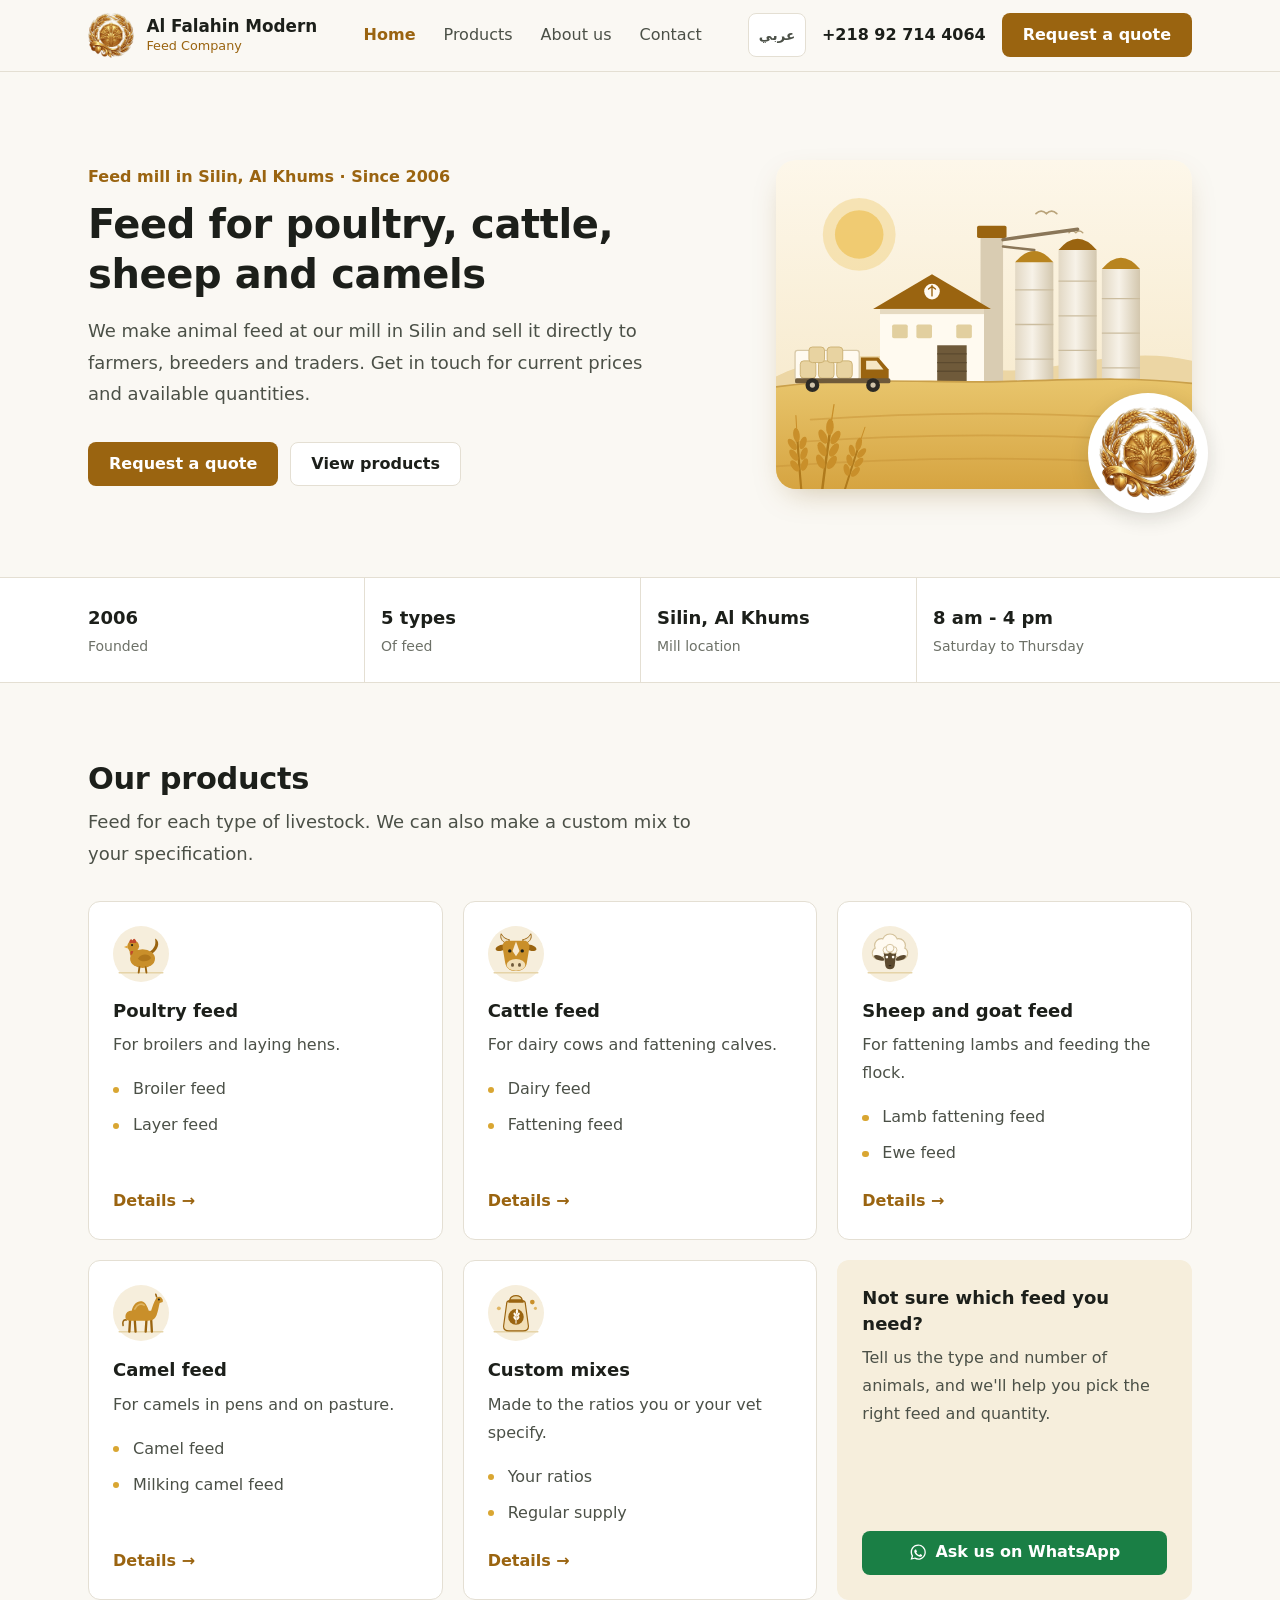
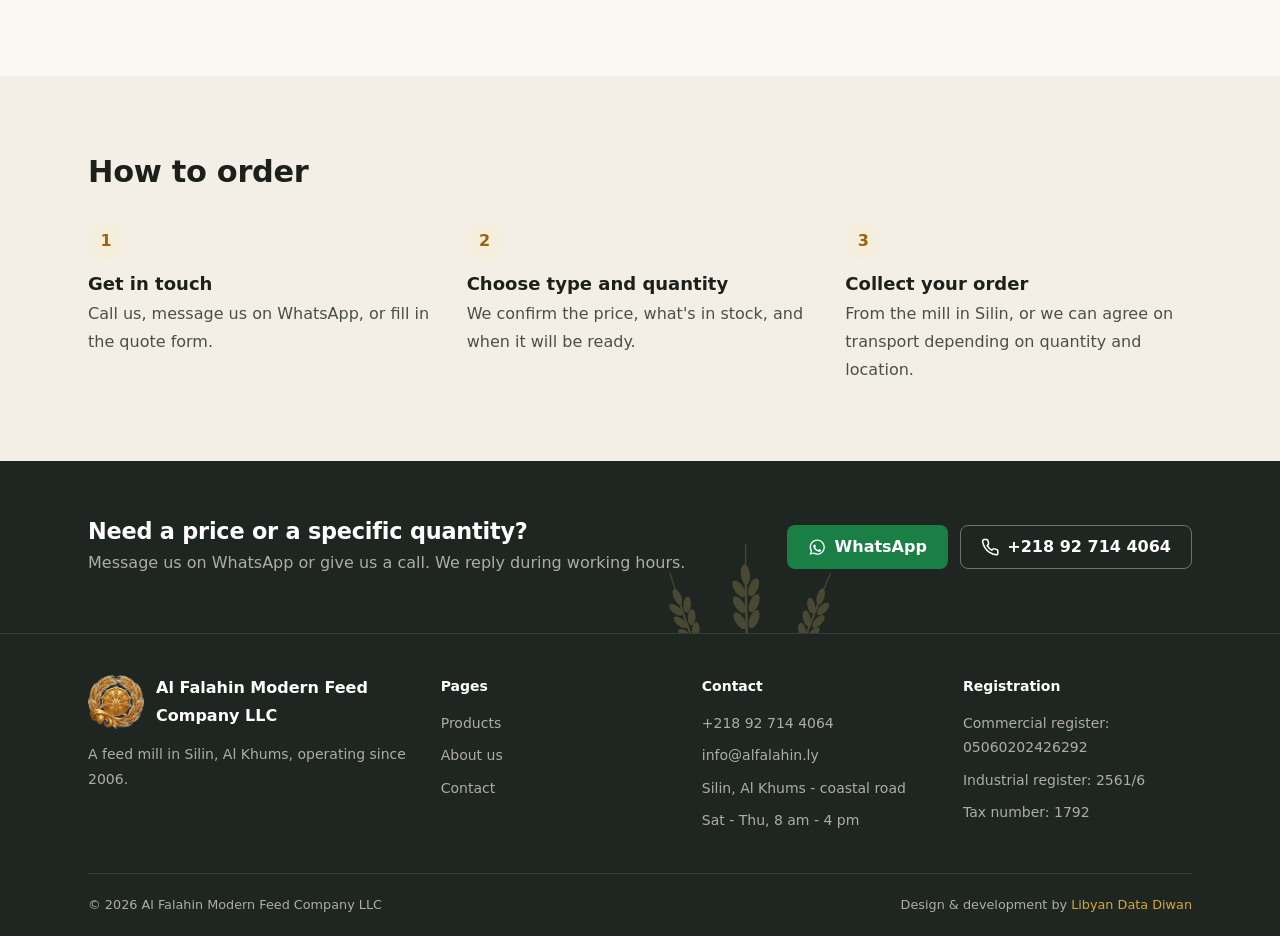
==== commit aa4a7a46: "Update footer credit to Libyan Data Diwan Co-authored-by: Copilot <223556219+Copilot@users.noreply.g" ====
--- a/en/index.html
+++ b/en/index.html
@@ -258,7 +258,7 @@
 
       <div class="footer__bottom">
         <p>© 2026 Al Falahin Modern Feed Company LLC</p>
-        <p>Design &amp; development by <a href="https://yosef.ly" target="_blank" rel="noopener">Libyan Technology Diwan</a></p>
+        <p>Design &amp; development by <a href="https://ldd.ly" target="_blank" rel="noopener">Libyan Data Diwan</a></p>
       </div>
     </div>
   </footer>
--- a/assets/css/components.css
+++ b/assets/css/components.css
@@ -28,7 +28,7 @@
   display: inline-flex;
   align-items: center;
   gap: var(--sp-3);
-  flex-shrink: 0;
+  min-width: 0;
 }
 
 .brand__mark {
@@ -41,15 +41,24 @@
   flex-direction: column;
   font-family: var(--font-head);
   line-height: 1.3;
+  min-width: 0;
 }
 
 .brand__name {
+  display: block;
+  overflow: hidden;
+  text-overflow: ellipsis;
+  white-space: nowrap;
   font-size: 1.05rem;
   font-weight: 700;
   color: var(--ink);
 }
 
 .brand__sub {
+  display: block;
+  overflow: hidden;
+  text-overflow: ellipsis;
+  white-space: nowrap;
   font-size: 0.8rem;
   font-weight: 500;
   color: var(--gold);
@@ -83,6 +92,7 @@
   display: flex;
   align-items: center;
   gap: var(--sp-4);
+  flex-shrink: 0;
 }
 
 .lang-link {
@@ -751,8 +761,8 @@
 
 .footer__brand {
   display: flex;
-  flex-direction: column;
-  align-items: flex-start;
+  flex-direction: row;
+  align-items: center;
   gap: var(--sp-3);
   margin-bottom: var(--sp-3);
 }
@@ -937,23 +947,29 @@
 
 /* الهواتف الصغيرة جداً (أقل من 481px): نكتفي بالشعار بلا نص لإفساح المجال لأزرار الاتصال والواتساب وتبديل اللغة دون أي تداخل أو خروج عن حدود الشاشة */
 @media (max-width: 480px) {
-  .brand__text {
-    display: none;
-  }
   .brand__mark {
-    width: 2.75rem;
+    width: 2.15rem;
+  }
+  .brand {
+    gap: 0.5rem;
+  }
+  .brand__name {
+    font-size: 0.85rem;
+  }
+  .brand__sub {
+    font-size: 0.7rem;
   }
   .header__inner {
-    gap: var(--sp-3);
+    gap: var(--sp-2);
   }
   .header__actions {
-    gap: var(--sp-2);
+    gap: 0.4rem;
   }
   .icon-btn,
   .lang-link {
-    width: 2.5rem;
-    min-width: 2.5rem;
-    height: 2.5rem;
+    width: 2.35rem;
+    min-width: 2.35rem;
+    height: 2.35rem;
   }
 }
 
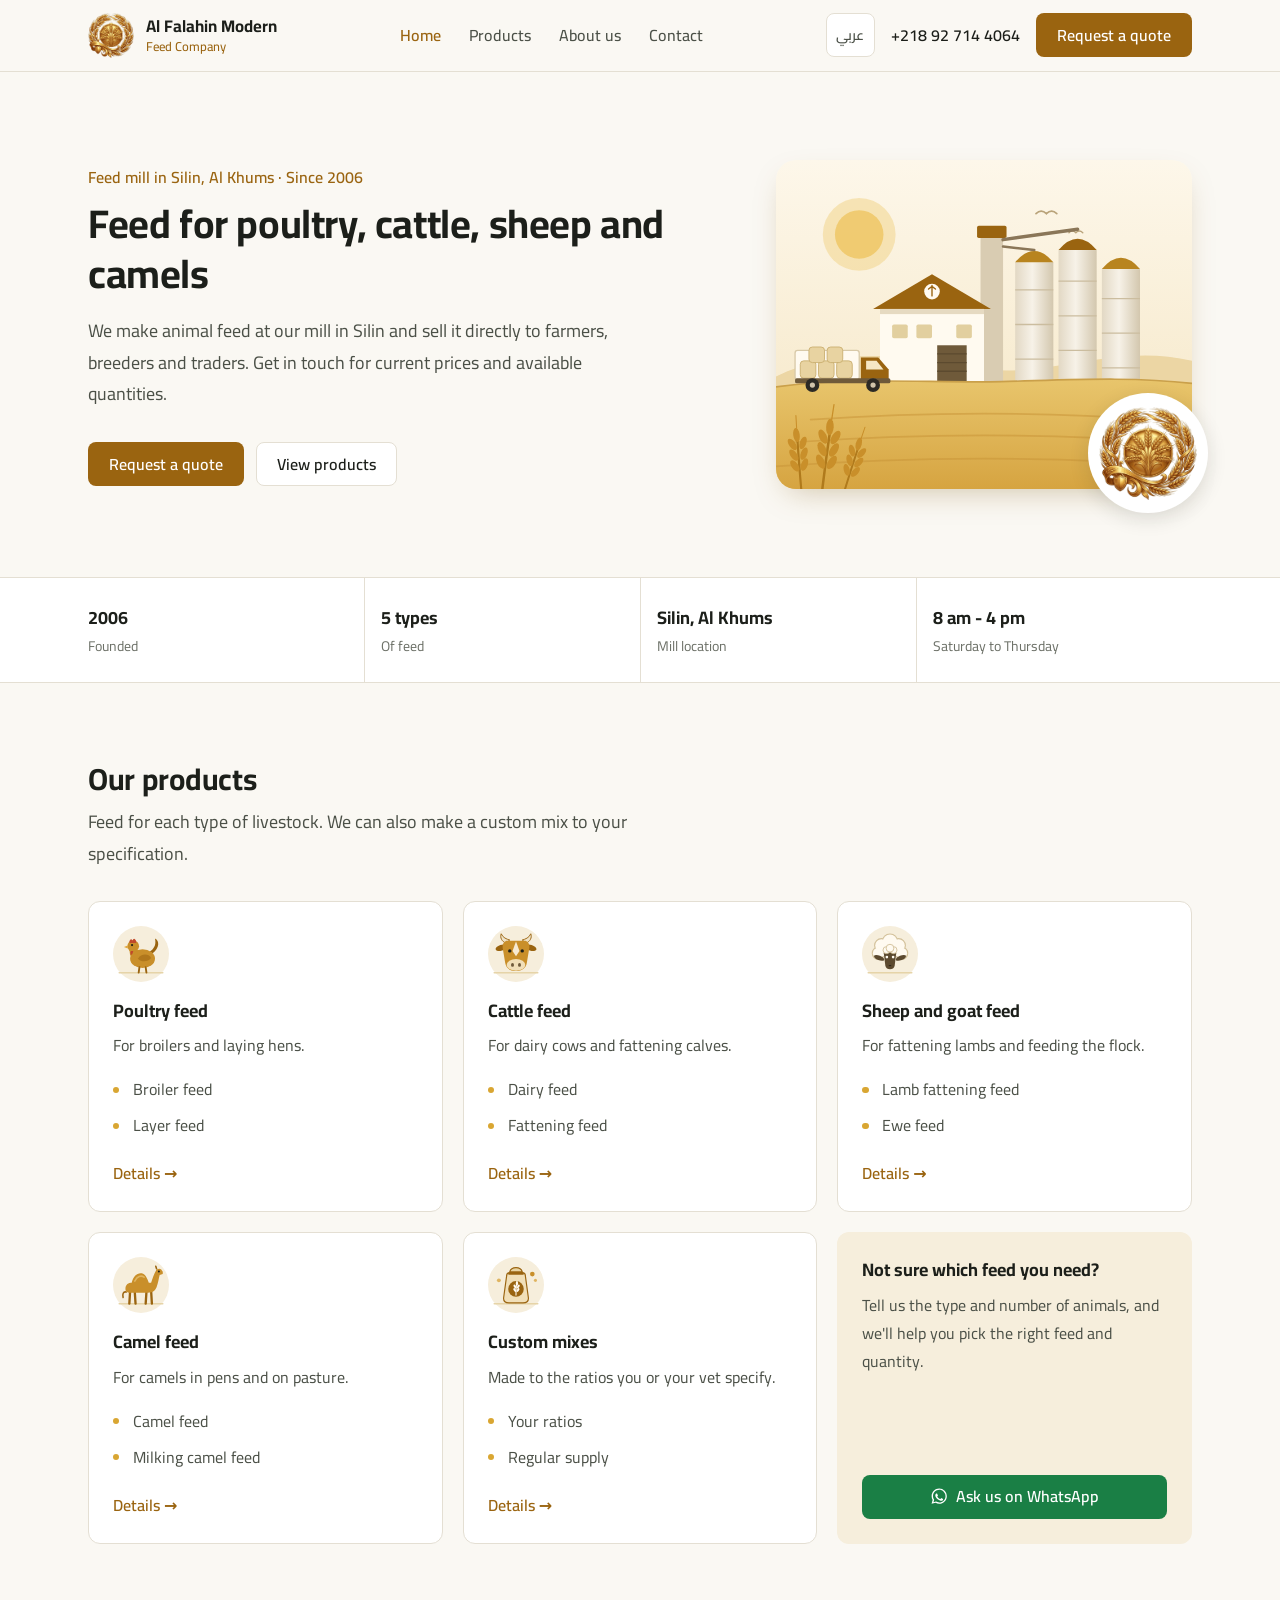
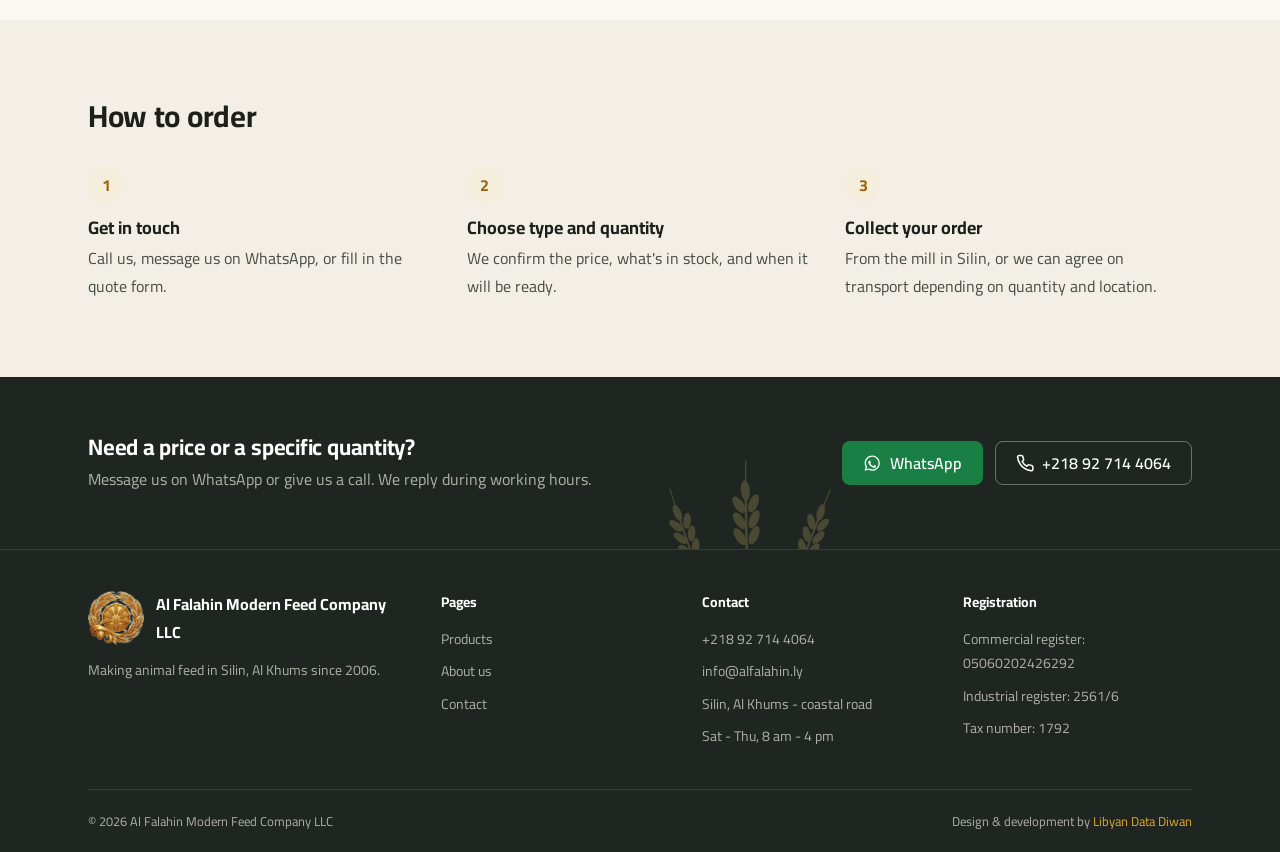
==== commit 0fab74ab: "Use browser language and Cairo on Alfalahin Co-authored-by: Copilot <223556219+Copilot@users.noreply" ====
--- a/en/index.html
+++ b/en/index.html
@@ -19,6 +19,7 @@
   <meta property="og:title" content="Al Falahin Modern Feed Company | Silin, Al Khums, Libya">
   <meta property="og:description" content="Feed mill in Silin, Al Khums, Libya, since 2006. Feed for poultry, cattle, sheep, goats and camels, plus custom mixes.">
   <meta property="og:image" content="https://www.alfalahin.ly/assets/img/icon-512.png">
+  <link rel="preload" href="../assets/fonts/cairo-latin.woff2" as="font" type="font/woff2" crossorigin>
   <link rel="stylesheet" href="../assets/css/base.css">
   <link rel="stylesheet" href="../assets/css/components.css">
   <script type="application/ld+json">
@@ -72,7 +73,7 @@
       </nav>
 
       <div class="header__actions">
-        <a class="lang-link" href="../index.html" hreflang="ar" lang="ar" title="العربية" aria-label="Switch to Arabic">عربي</a>
+        <a class="lang-link" href="../index.html?lang=ar" hreflang="ar" lang="ar" title="العربية" aria-label="Switch to Arabic">عربي</a>
         <a class="header__phone num" href="tel:+218927144064">+218 92 714 4064</a>
         <a class="btn btn--primary" href="contact.html">Request a quote</a>
         <a class="icon-btn" href="tel:+218927144064" aria-label="Call us"><svg viewBox="0 0 24 24" fill="none" stroke="currentColor" stroke-width="2" stroke-linecap="round" stroke-linejoin="round" aria-hidden="true"><path d="M22 16.92v3a2 2 0 0 1-2.18 2 19.79 19.79 0 0 1-8.63-3.07 19.5 19.5 0 0 1-6-6 19.79 19.79 0 0 1-3.07-8.67A2 2 0 0 1 4.11 2h3a2 2 0 0 1 2 1.72 12.84 12.84 0 0 0 .7 2.81 2 2 0 0 1-.45 2.11L8.09 9.91a16 16 0 0 0 6 6l1.27-1.27a2 2 0 0 1 2.11-.45 12.84 12.84 0 0 0 2.81.7A2 2 0 0 1 22 16.92z"/></svg></a>
@@ -224,7 +225,7 @@
             <img src="../assets/img/logo-128.png" alt="" width="128" height="123" loading="lazy">
             <span class="footer__name">Al Falahin Modern Feed Company LLC</span>
           </div>
-          <p>A feed mill in Silin, Al Khums, operating since 2006.</p>
+          <p>Making animal feed in Silin, Al Khums since 2006.</p>
         </div>
 
         <div>
@@ -284,5 +285,6 @@
     </div>
   </nav>
 
+  <script src="../assets/js/main.js" defer></script>
 </body>
 </html>
--- a/assets/css/base.css
+++ b/assets/css/base.css
@@ -31,9 +31,8 @@
   --wa: #1a7f45;
   --wa-hover: #146838;
 
-  /* الخطوط: GE SS Two للعناوين (نفس خط ورق المراسلات) و IBM Plex للنص */
-  --font-head: "GE SS Two", "IBM Plex Sans Arabic", system-ui, sans-serif;
-  --font-body: "IBM Plex Sans Arabic", system-ui, -apple-system, "Segoe UI", sans-serif;
+  --font-head: "Cairo", system-ui, sans-serif;
+  --font-body: "Cairo", system-ui, -apple-system, "Segoe UI", sans-serif;
 
   --sp-1: 0.25rem;
   --sp-2: 0.5rem;
@@ -124,11 +123,6 @@
   color: var(--ink-soft);
 }
 
-/* النسخة الإنجليزية: IBM Plex بدل GE SS Two لأن حروفه اللاتينية أوضح */
-html[lang="en"] {
-  --font-head: var(--font-body);
-}
-
 html[lang="en"] h1,
 html[lang="en"] h2 {
   line-height: 1.25;
